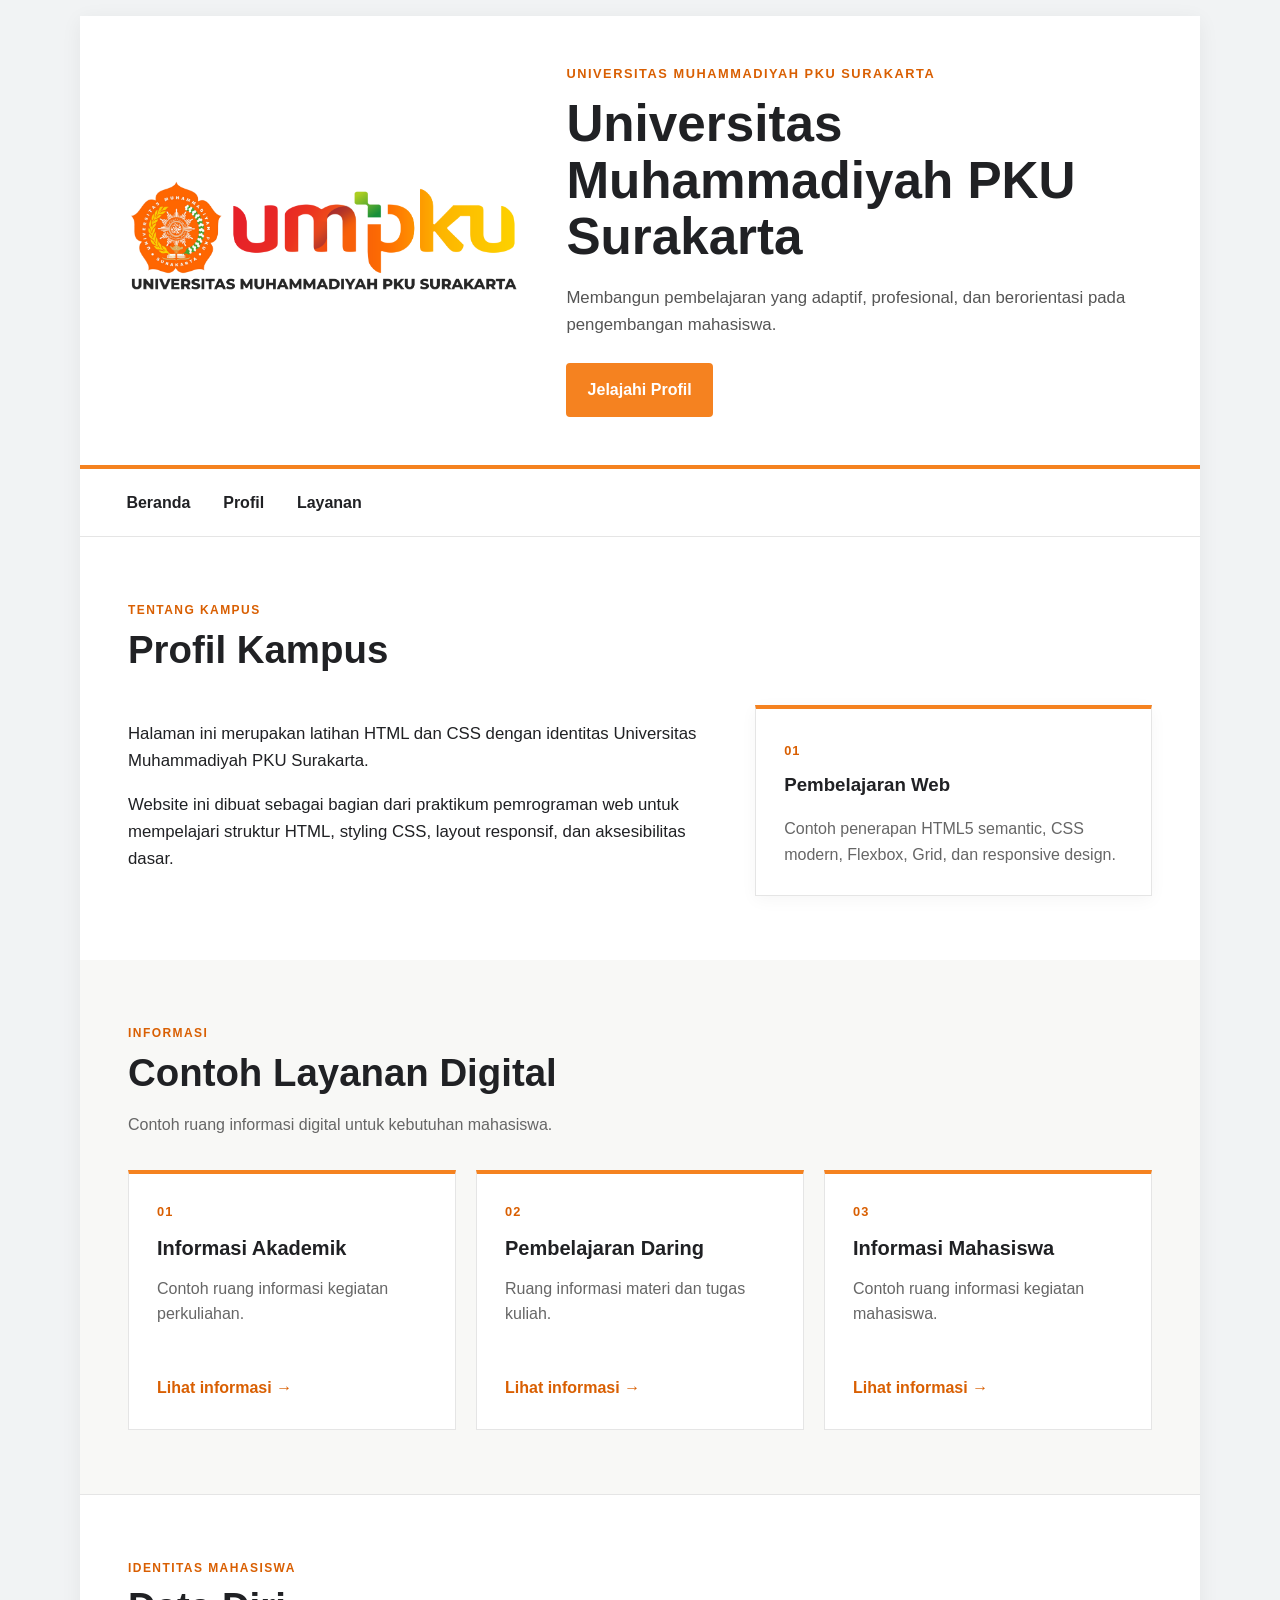
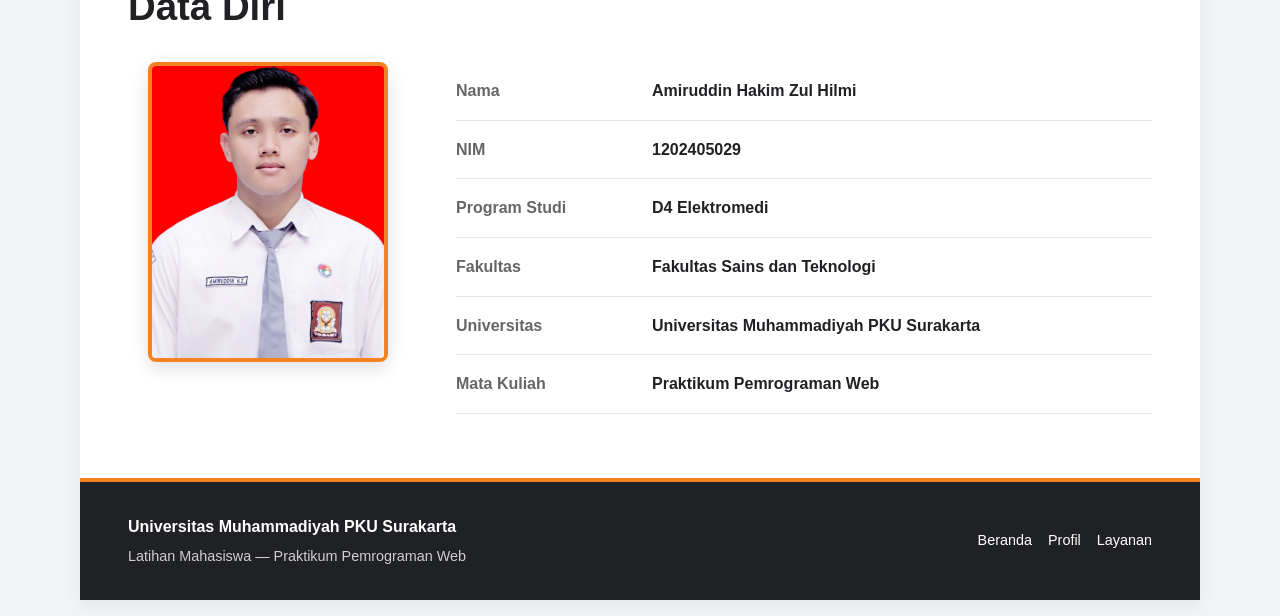
==== index.html @ 6bb71c14 "Menambahkan website UMPKU dan data diri" ====
<!DOCTYPE html>
<html lang="id">

<head>
    <meta charset="UTF-8">

    <meta name="viewport"
          content="width=device-width, initial-scale=1">

    <title>Universitas Muhammadiyah PKU Surakarta</title>

    <link rel="stylesheet" href="style.css">
</head>

<body>

    <!-- Skip link untuk aksesibilitas -->
    <a class="lewati" href="#konten">
        Lewati ke konten
    </a>

    <div class="halaman">

        <!-- HEADER -->
        <header class="header" id="beranda">

            <div class="header-logo">
                <img
                    src="logoumpku.jpg.png"
                    alt="Logo Universitas Muhammadiyah PKU Surakarta">
            </div>

            <div class="header-content">

                <p class="label-kampus">
                    UNIVERSITAS MUHAMMADIYAH PKU SURAKARTA
                </p>

                <h1>
                    Universitas Muhammadiyah PKU Surakarta
                </h1>

                <p class="deskripsi">
                    Membangun pembelajaran yang adaptif,
                    profesional, dan berorientasi pada
                    pengembangan mahasiswa.
                </p>

                <a class="tombol" href="#profil">
                    Jelajahi Profil
                </a>

            </div>

        </header>


        <!-- NAVIGASI -->
        <nav class="menu" aria-label="Navigasi utama">

            <a href="#beranda">Beranda</a>

            <a href="#profil">Profil</a>

            <a href="#layanan">Layanan</a>

        </nav>


        <!-- KONTEN UTAMA -->
        <main id="konten" tabindex="-1">


            <!-- PROFIL -->
            <section id="profil" class="panel">

                <div class="judul-section">

                    <p class="label-section">
                        TENTANG KAMPUS
                    </p>

                    <h2>
                        Profil Kampus
                    </h2>

                </div>

                <div class="profil-grid">

                    <div class="profil-text">

                        <p>
                            Halaman ini merupakan latihan HTML
                            dan CSS dengan identitas Universitas
                            Muhammadiyah PKU Surakarta.
                        </p>

                        <p>
                            Website ini dibuat sebagai bagian dari
                            praktikum pemrograman web untuk mempelajari
                            struktur HTML, styling CSS, layout responsif,
                            dan aksesibilitas dasar.
                        </p>

                    </div>


                    <article class="profil-highlight">

                        <span class="nomor">
                            01
                        </span>

                        <h3>
                            Pembelajaran Web
                        </h3>

                        <p>
                            Contoh penerapan HTML5 semantic,
                            CSS modern, Flexbox, Grid, dan
                            responsive design.
                        </p>

                    </article>

                </div>

            </section>


            <!-- LAYANAN -->
            <section id="layanan" class="panel panel-layanan">

                <div class="judul-section">

                    <p class="label-section">
                        INFORMASI
                    </p>

                    <h2>
                        Contoh Layanan Digital
                    </h2>

                    <p>
                        Contoh ruang informasi digital untuk
                        kebutuhan mahasiswa.
                    </p>

                </div>


                <div class="kartu-grid">


                    <!-- KARTU 1 -->
                    <article class="kartu">

                        <span class="kartu-nomor">
                            01
                        </span>

                        <h3>
                            Informasi Akademik
                        </h3>

                        <p>
                            Contoh ruang informasi kegiatan
                            perkuliahan.
                        </p>

                        <a href="#layanan" class="link-kartu">
                            Lihat informasi
                            <span aria-hidden="true">→</span>
                        </a>

                    </article>


                    <!-- KARTU 2 -->
                    <article class="kartu">

                        <span class="kartu-nomor">
                            02
                        </span>

                        <h3>
                            Pembelajaran Daring
                        </h3>

                        <p>
                            Ruang informasi materi
                            dan tugas kuliah.
                        </p>

                        <a href="#layanan" class="link-kartu">
                            Lihat informasi
                            <span aria-hidden="true">→</span>
                        </a>

                    </article>


                    <!-- KARTU 3 -->
                    <article class="kartu">

                        <span class="kartu-nomor">
                            03
                        </span>

                        <h3>
                            Informasi Mahasiswa
                        </h3>

                        <p>
                            Contoh ruang informasi kegiatan
                            mahasiswa.
                        </p>

                        <a href="#layanan" class="link-kartu">
                            Lihat informasi
                            <span aria-hidden="true">→</span>
                        </a>

                    </article>

                </div>

            </section>

        </main>

        <!-- DATA DIRI -->
        <section id="data-diri" class="data-diri">

            <div class="judul-section">

                <p class="label-section">
                    IDENTITAS MAHASISWA
                </p>

                <h2>
                    Data Diri
                </h2>

            </div>


            <div class="data-diri-grid">

                <!-- FOTO -->
                <div class="foto-mahasiswa">

                    <img
                        src="7_AMIRUDDIN_HAKIM_ZUL_HILMI-removebg.png"
                        alt="Foto mahasiswa">

                </div>


                <!-- INFORMASI -->
                <div class="informasi-mahasiswa">

                    <div class="data-item">
                        <span>Nama</span>
                        <strong>Amiruddin Hakim Zul Hilmi</strong>
                    </div>

                    <div class="data-item">
                        <span>NIM</span>
                        <strong>1202405029</strong>
                    </div>

                    <div class="data-item">
                        <span>Program Studi</span>
                        <strong>D4 Elektromedi</strong>
                    </div>

                    <div class="data-item">
                        <span>Fakultas</span>
                        <strong>Fakultas Sains dan Teknologi</strong>
                    </div>

                    <div class="data-item">
                        <span>Universitas</span>
                        <strong>
                            Universitas Muhammadiyah PKU Surakarta
                        </strong>
                    </div>

                    <div class="data-item">
                        <span>Mata Kuliah</span>
                        <strong>Praktikum Pemrograman Web</strong>
                    </div>

                </div>

            </div>

        </section>

        <!-- FOOTER -->
        <footer class="footer">

            <div>

                <strong>
                    Universitas Muhammadiyah PKU Surakarta
                </strong>

                <p>
                    Latihan Mahasiswa — Praktikum Pemrograman Web
                </p>

            </div>

            <nav class="footer-menu" aria-label="Navigasi footer">

                <a href="#beranda">Beranda</a>

                <a href="#profil">Profil</a>

                <a href="#layanan">Layanan</a>

            </nav>

        </footer>

    </div>

</body>

</html>
---- style.css ----
/* =========================================
   1. RESET / DASAR
   ========================================= */

* {
    box-sizing: border-box;
}

html {
    scroll-behavior: smooth;
    scroll-padding-top: 80px;
}

body {
    margin: 0;
    font-family: Arial, Helvetica, sans-serif;
    line-height: 1.6;
    color: #202124;
    background: #f1f3f4;
}


/* =========================================
   2. VARIABEL WARNA
   ========================================= */

:root {
    --primary: #F58220;
    --primary-dark: #D95F02;
    --accent: #F9B700;

    --dark: #202124;
    --white: #FFFFFF;
    --off-white: #F8F8F6;
    --light: #F1F3F4;
    --border: #E5E5E5;

    --max-width: 1120px;
}


/* =========================================
   3. HALAMAN
   ========================================= */

.halaman {
    width: min(100% - 2rem, var(--max-width));
    margin: 1rem auto;
    background: var(--white);
    box-shadow: 0 4px 20px rgba(0, 0, 0, 0.06);
}


/* =========================================
   4. HEADER / HERO
   ========================================= */

.header {
    display: grid;
    grid-template-columns: 0.8fr 1.2fr;
    align-items: center;
    gap: 3rem;

    padding: 3rem;

    background: var(--white);
    border-bottom: 4px solid var(--primary);
}


/* Logo */

.header-logo {
    display: flex;
    align-items: center;
    justify-content: center;
}

.header-logo img {
    display: block;
    width: min(100%, 390px);
    height: auto;
}


/* Isi header */

.header-content {
    max-width: 650px;
}

.label-kampus {
    margin: 0 0 0.75rem;

    color: var(--primary-dark);

    font-size: 0.8rem;
    font-weight: 700;
    letter-spacing: 0.12em;
}

.header h1 {
    margin: 0 0 1.25rem;

    color: var(--dark);

    font-size: clamp(2rem, 4vw, 3.5rem);
    line-height: 1.1;
}

.deskripsi {
    max-width: 600px;
    margin: 0 0 1.5rem;

    color: #555;
    font-size: 1.05rem;
}


/* Tombol */

.tombol {
    display: inline-block;

    padding: 0.75rem 1.2rem;

    color: var(--white);
    background: var(--primary);

    border: 2px solid var(--primary);
    border-radius: 4px;

    font-weight: 700;
    text-decoration: none;

    transition: 0.2s ease;
}

.tombol:hover {
    background: var(--primary-dark);
    border-color: var(--primary-dark);
}


/* =========================================
   5. NAVIGASI
   ========================================= */

.menu {
    position: sticky;
    top: 0;
    z-index: 5;

    display: flex;
    flex-wrap: wrap;
    gap: 0.25rem;

    padding: 0.75rem 2rem;

    background: var(--white);
    border-bottom: 1px solid var(--border);
}

.menu a {
    display: block;

    padding: 0.55rem 0.9rem;

    color: var(--dark);

    border-radius: 4px;

    font-weight: 600;
    text-decoration: none;

    transition: 0.2s ease;
}

.menu a:hover {
    color: var(--white);
    background: var(--primary);
}


/* =========================================
   6. MAIN / SECTION
   ========================================= */

main {
    padding: 0;
}

.panel {
    padding: 4rem 3rem;
}

.panel-layanan {
    background: var(--off-white);
}

.judul-section {
    max-width: 700px;
    margin-bottom: 2rem;
}

.label-section {
    margin: 0 0 0.4rem;

    color: var(--primary-dark);

    font-size: 0.75rem;
    font-weight: 700;
    letter-spacing: 0.12em;
}

.judul-section h2 {
    margin: 0 0 0.75rem;

    color: var(--dark);

    font-size: clamp(1.8rem, 3vw, 2.5rem);
    line-height: 1.2;
}

.judul-section > p:last-child {
    color: #666;
}


/* =========================================
   7. PROFIL
   ========================================= */

.profil-grid {
    display: grid;
    grid-template-columns: 1.5fr 1fr;
    gap: 2rem;
    align-items: start;
}

.profil-text {
    font-size: 1.05rem;
}

.profil-highlight {
    padding: 1.75rem;

    background: var(--white);
    border: 1px solid var(--border);
    border-top: 4px solid var(--primary);

    box-shadow: 0 4px 16px rgba(0, 0, 0, 0.04);
}

.profil-highlight h3 {
    margin: 0.5rem 0;

    color: var(--dark);
}

.profil-highlight p {
    margin-bottom: 0;
    color: #666;
}

.nomor,
.kartu-nomor {
    color: var(--primary-dark);

    font-size: 0.8rem;
    font-weight: 700;
    letter-spacing: 0.08em;
}


/* =========================================
   8. CARD / GRID
   ========================================= */

.kartu-grid {
    display: grid;

    grid-template-columns: repeat(3, minmax(0, 1fr));

    gap: 1.25rem;
}

.kartu {
    display: flex;
    flex-direction: column;

    min-height: 260px;

    padding: 1.75rem;

    background: var(--white);

    border: 1px solid var(--border);
    border-top: 4px solid var(--primary);

    transition:
        transform 0.2s ease,
        box-shadow 0.2s ease,
        border-color 0.2s ease;
}

.kartu:hover {
    transform: translateY(-3px);

    border-color: var(--primary);

    box-shadow: 0 8px 22px rgba(0, 0, 0, 0.08);
}

.kartu h3 {
    margin: 0.6rem 0 0.75rem;

    color: var(--dark);

    font-size: 1.25rem;
}

.kartu p {
    margin-top: 0;

    color: #666;
}

.link-kartu {
    margin-top: auto;

    color: var(--primary-dark);

    font-weight: 700;
    text-decoration: none;
}

.link-kartu:hover {
    color: var(--primary);
}


/* =========================================
   9. FOOTER
   ========================================= */

.footer {
    display: flex;
    justify-content: space-between;
    align-items: center;
    gap: 2rem;

    padding: 2rem 3rem;

    color: var(--white);
    background: var(--dark);

    border-top: 4px solid var(--primary);
}

.footer strong {
    font-size: 1rem;
}

.footer p {
    margin: 0.35rem 0 0;

    color: #cfcfcf;
    font-size: 0.9rem;
}

.footer-menu {
    display: flex;
    flex-wrap: wrap;
    gap: 1rem;
}

.footer-menu a {
    color: var(--white);

    font-size: 0.9rem;
    text-decoration: none;
}

.footer-menu a:hover {
    color: var(--accent);
}


/* =========================================
   10. ACCESSIBILITY / FOCUS
   ========================================= */

a:focus-visible {
    outline: 3px solid var(--accent);
    outline-offset: 3px;
}


/* Skip link */

.lewati {
    position: absolute;

    left: -10000px;
    top: auto;

    padding: 0.75rem 1rem;

    color: var(--dark);
    background: var(--white);

    border: 2px solid var(--primary);

    font-weight: 700;
}

.lewati:focus {
    left: 1rem;
    top: 1rem;

    z-index: 100;
}


/* =========================================
   11. RESPONSIVE TABLET
   ========================================= */

@media (max-width: 900px) {

    .header {
        grid-template-columns: 1fr;

        text-align: center;
    }

    .header-content {
        margin: 0 auto;
    }

    .profil-grid {
        grid-template-columns: 1fr;
    }

    .kartu-grid {
        grid-template-columns: repeat(2, minmax(0, 1fr));
    }

    .footer {
        align-items: flex-start;
        flex-direction: column;
    }
}


/* =========================================
   12. RESPONSIVE MOBILE
   ========================================= */

@media (max-width: 600px) {

    .halaman {
        width: 100%;
        margin: 0;
    }

    .header {
        gap: 1.5rem;

        padding: 2rem 1.25rem;
    }

    .header-logo img {
        width: min(100%, 300px);
    }

    .header h1 {
        font-size: 2rem;
    }

    .deskripsi {
        font-size: 1rem;
    }

    .menu {
        padding: 0.65rem 1rem;
    }

    .menu a {
        flex: 1 1 auto;

        text-align: center;
    }

    .panel {
        padding: 2.5rem 1.25rem;
    }

    .kartu-grid {
        grid-template-columns: 1fr;
    }

    .kartu {
        min-height: auto;
    }

    .footer {
        padding: 1.5rem 1.25rem;
    }

    .footer-menu {
        gap: 0.75rem;
    }
}


/* =========================================
   13. LAYAR SANGAT KECIL
   ========================================= */

@media (max-width: 375px) {

    .header h1 {
        font-size: 1.75rem;
    }

    .label-kampus {
        font-size: 0.7rem;
    }

    .menu a {
        padding: 0.5rem;
        font-size: 0.9rem;
    }
}

/* =========================================
   DATA DIRI MAHASISWA
   ========================================= */

.data-diri {
    padding: 4rem 3rem;

    background: #ffffff;

    border-top: 1px solid var(--border);
}


.data-diri-grid {
    display: grid;

    grid-template-columns: 280px 1fr;

    gap: 3rem;

    align-items: start;
}


/* FOTO MAHASISWA */

.foto-mahasiswa {
    display: flex;

    justify-content: center;
    align-items: center;
}


.foto-mahasiswa img {
    display: block;

    width: 240px;
    height: 300px;

    object-fit: cover;

    border: 4px solid var(--primary);

    border-radius: 8px;

    box-shadow: 0 6px 18px rgba(0, 0, 0, 0.12);
}


/* INFORMASI DATA DIRI */

.informasi-mahasiswa {
    display: flex;

    flex-direction: column;

    gap: 0;
}


.data-item {
    display: grid;

    grid-template-columns: 180px 1fr;

    gap: 1rem;

    padding: 1rem 0;

    border-bottom: 1px solid var(--border);
}


.data-item span {
    color: #666;

    font-weight: 600;
}


.data-item strong {
    color: var(--dark);
}


/* RESPONSIVE DATA DIRI */

@media (max-width: 900px) {

    .data-diri-grid {
        grid-template-columns: 1fr;

        text-align: center;
    }

    .informasi-mahasiswa {
        text-align: left;
    }

    .foto-mahasiswa img {
        width: 220px;
        height: 280px;
    }
}


@media (max-width: 600px) {

    .data-diri {
        padding: 2.5rem 1.25rem;
    }

    .data-item {
        grid-template-columns: 1fr;

        gap: 0.25rem;
    }

    .foto-mahasiswa img {
        width: 200px;
        height: 250px;
    }
}
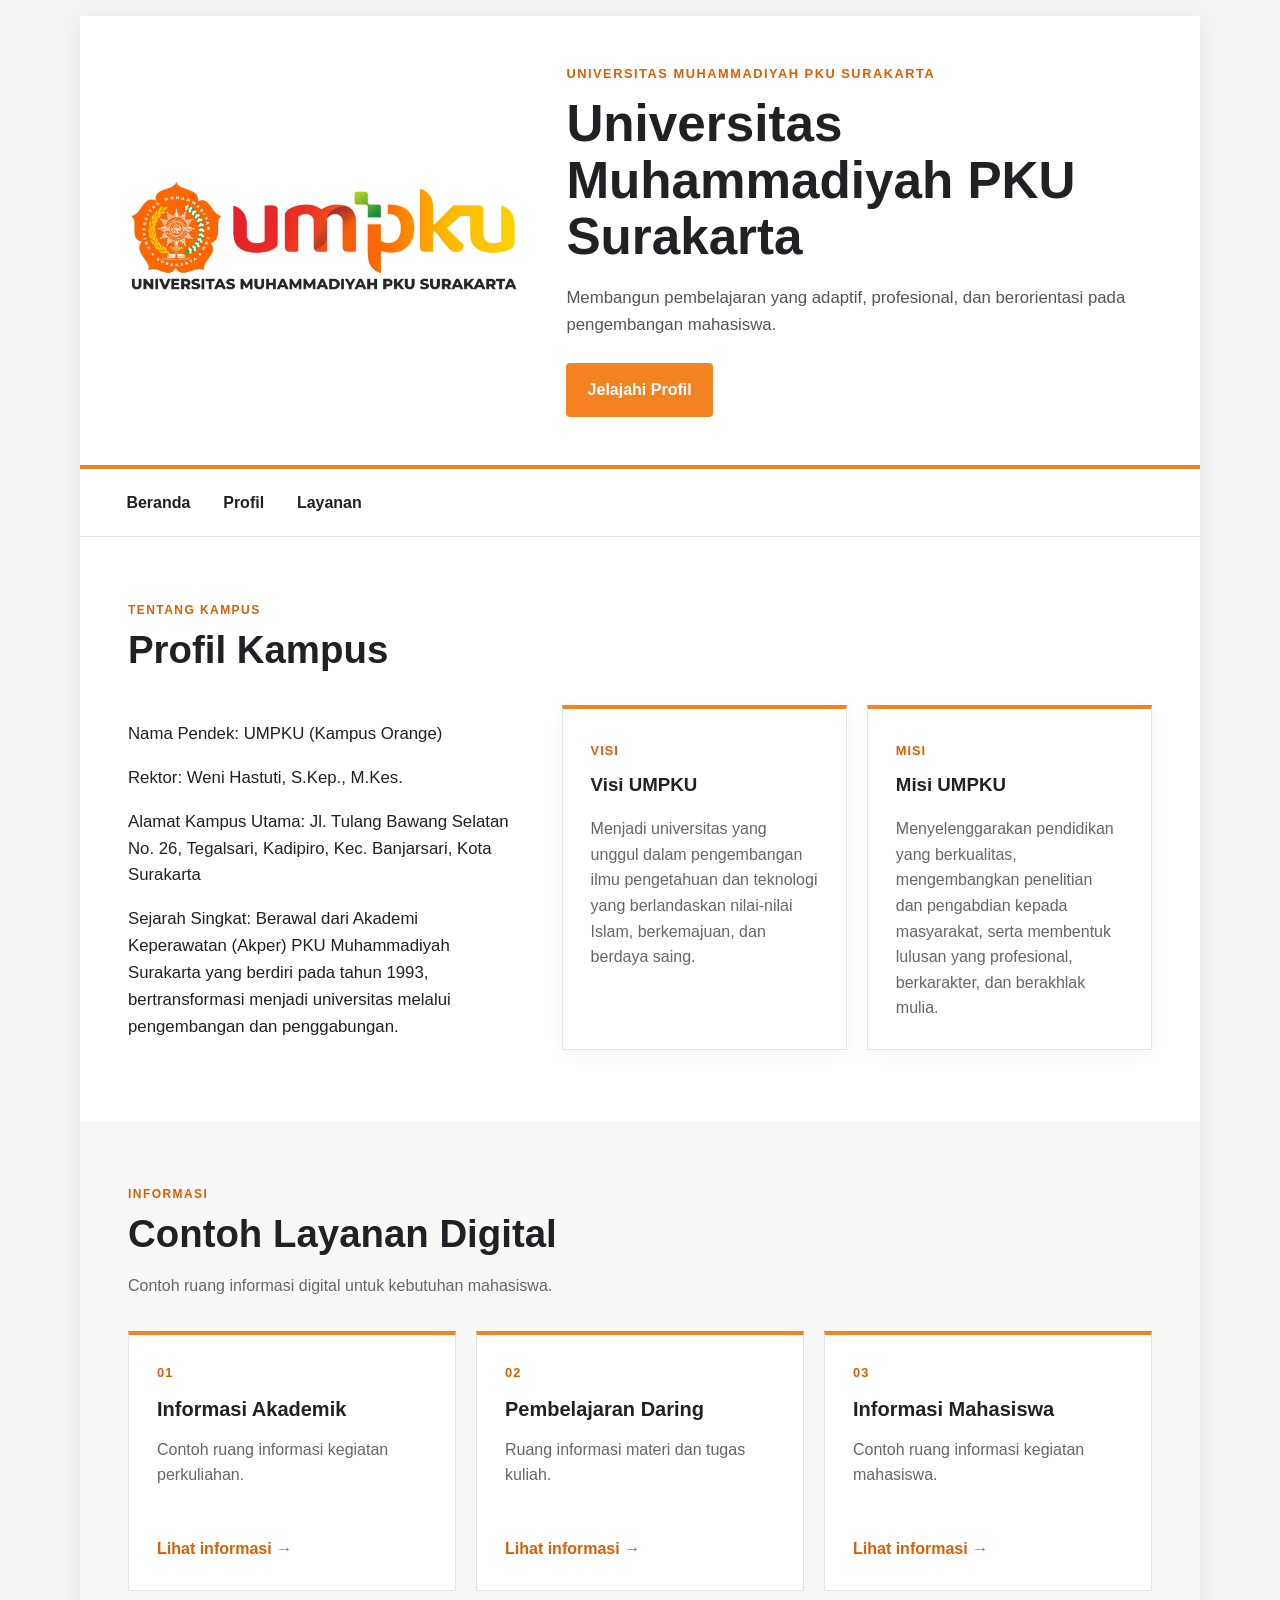
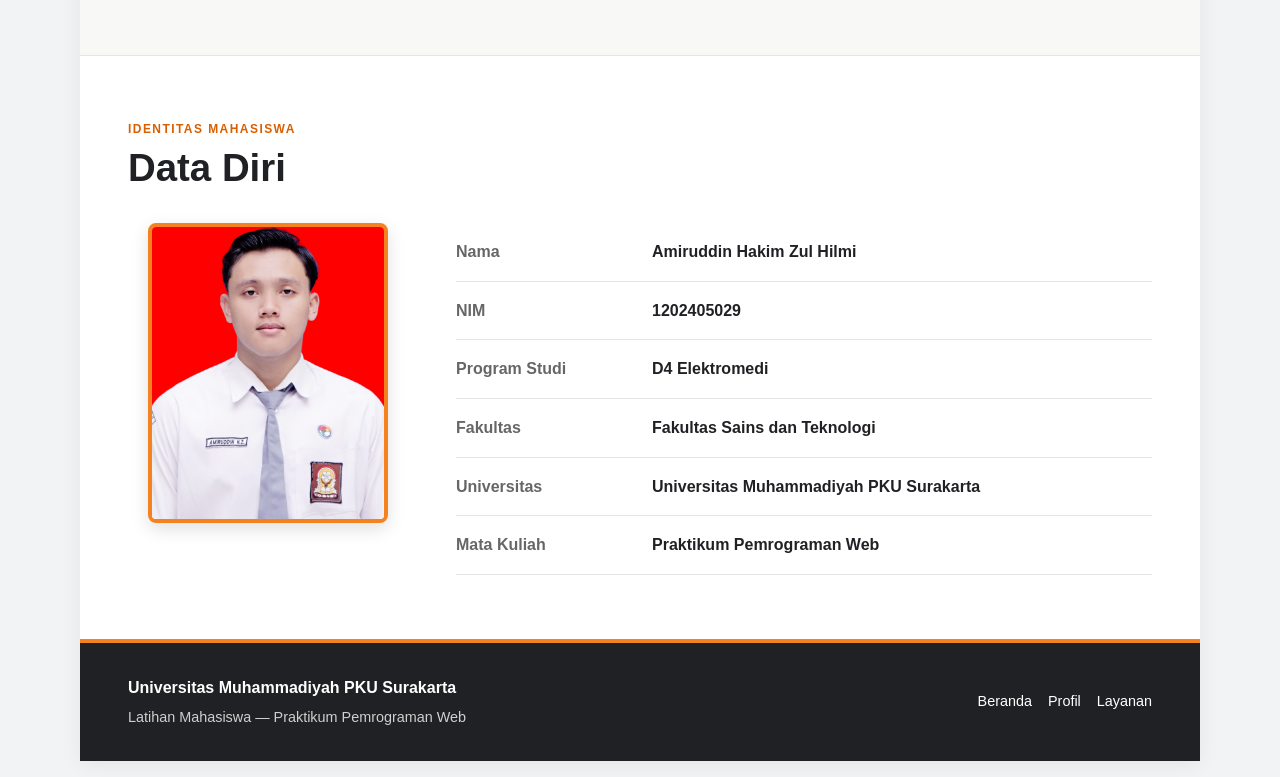
==== commit 044931fc: "Merapikan bagian profil visi dan misi" ====
--- a/index.html
+++ b/index.html
@@ -90,39 +90,59 @@
 
                     <div class="profil-text">
 
-                        <p>
-                            Halaman ini merupakan latihan HTML
-                            dan CSS dengan identitas Universitas
-                            Muhammadiyah PKU Surakarta.
+                        <p></p> Nama Pendek: UMPKU (Kampus Orange)
+                         <p></p>Rektor: Weni Hastuti, S.Kep., M.Kes.
+                         <p></p>Alamat Kampus Utama: Jl. Tulang Bawang Selatan No. 26, Tegalsari, Kadipiro, Kec. Banjarsari, Kota Surakarta
+                         <p></p>Sejarah Singkat: Berawal dari Akademi Keperawatan (Akper) PKU Muhammadiyah Surakarta yang berdiri pada tahun 1993, bertransformasi menjadi universitas melalui pengembangan dan penggabungan.
                         </p>
 
-                        <p>
-                            Website ini dibuat sebagai bagian dari
-                            praktikum pemrograman web untuk mempelajari
-                            struktur HTML, styling CSS, layout responsif,
-                            dan aksesibilitas dasar.
-                        </p>
-
-                    </div>
-
-
-                    <article class="profil-highlight">
-
-                        <span class="nomor">
-                            01
-                        </span>
-
-                        <h3>
-                            Pembelajaran Web
-                        </h3>
-
-                        <p>
-                            Contoh penerapan HTML5 semantic,
-                            CSS modern, Flexbox, Grid, dan
-                            responsive design.
-                        </p>
-
-                    </article>
+                    </div>
+
+
+<div class="visi-misi">
+
+    <!-- VISI -->
+    <article class="profil-highlight">
+
+        <span class="nomor">
+            VISI
+        </span>
+
+        <h3>
+            Visi UMPKU
+        </h3>
+
+        <p>
+            Menjadi universitas yang unggul dalam
+            pengembangan ilmu pengetahuan dan teknologi
+            yang berlandaskan nilai-nilai Islam,
+            berkemajuan, dan berdaya saing.
+        </p>
+
+    </article>
+
+
+    <!-- MISI -->
+    <article class="profil-highlight">
+
+        <span class="nomor">
+            MISI
+        </span>
+
+        <h3>
+            Misi UMPKU
+        </h3>
+
+        <p>
+            Menyelenggarakan pendidikan yang berkualitas,
+            mengembangkan penelitian dan pengabdian kepada
+            masyarakat, serta membentuk lulusan yang
+            profesional, berkarakter, dan berakhlak mulia.
+        </p>
+
+    </article>
+
+</div>
 
                 </div>
 
--- a/style.css
+++ b/style.css
@@ -233,8 +233,8 @@
 
 .profil-grid {
     display: grid;
-    grid-template-columns: 1.5fr 1fr;
-    gap: 2rem;
+    grid-template-columns: 0.8fr 1.2fr;
+    gap: 40px;
     align-items: start;
 }
 
@@ -658,4 +658,22 @@
         width: 200px;
         height: 250px;
     }
+}
+.visi-misi {
+    display: grid;
+    grid-template-columns: 1fr 1fr;
+    gap: 20px;
+    width: 100%;
+    align-items: stretch;
+}
+.profil .judul-section {
+    margin-bottom: 25px;
+}
+
+.profil-highlight {
+    min-height: 0;
+}
+
+.profil-highlight p {
+    line-height: 1.6;
 }
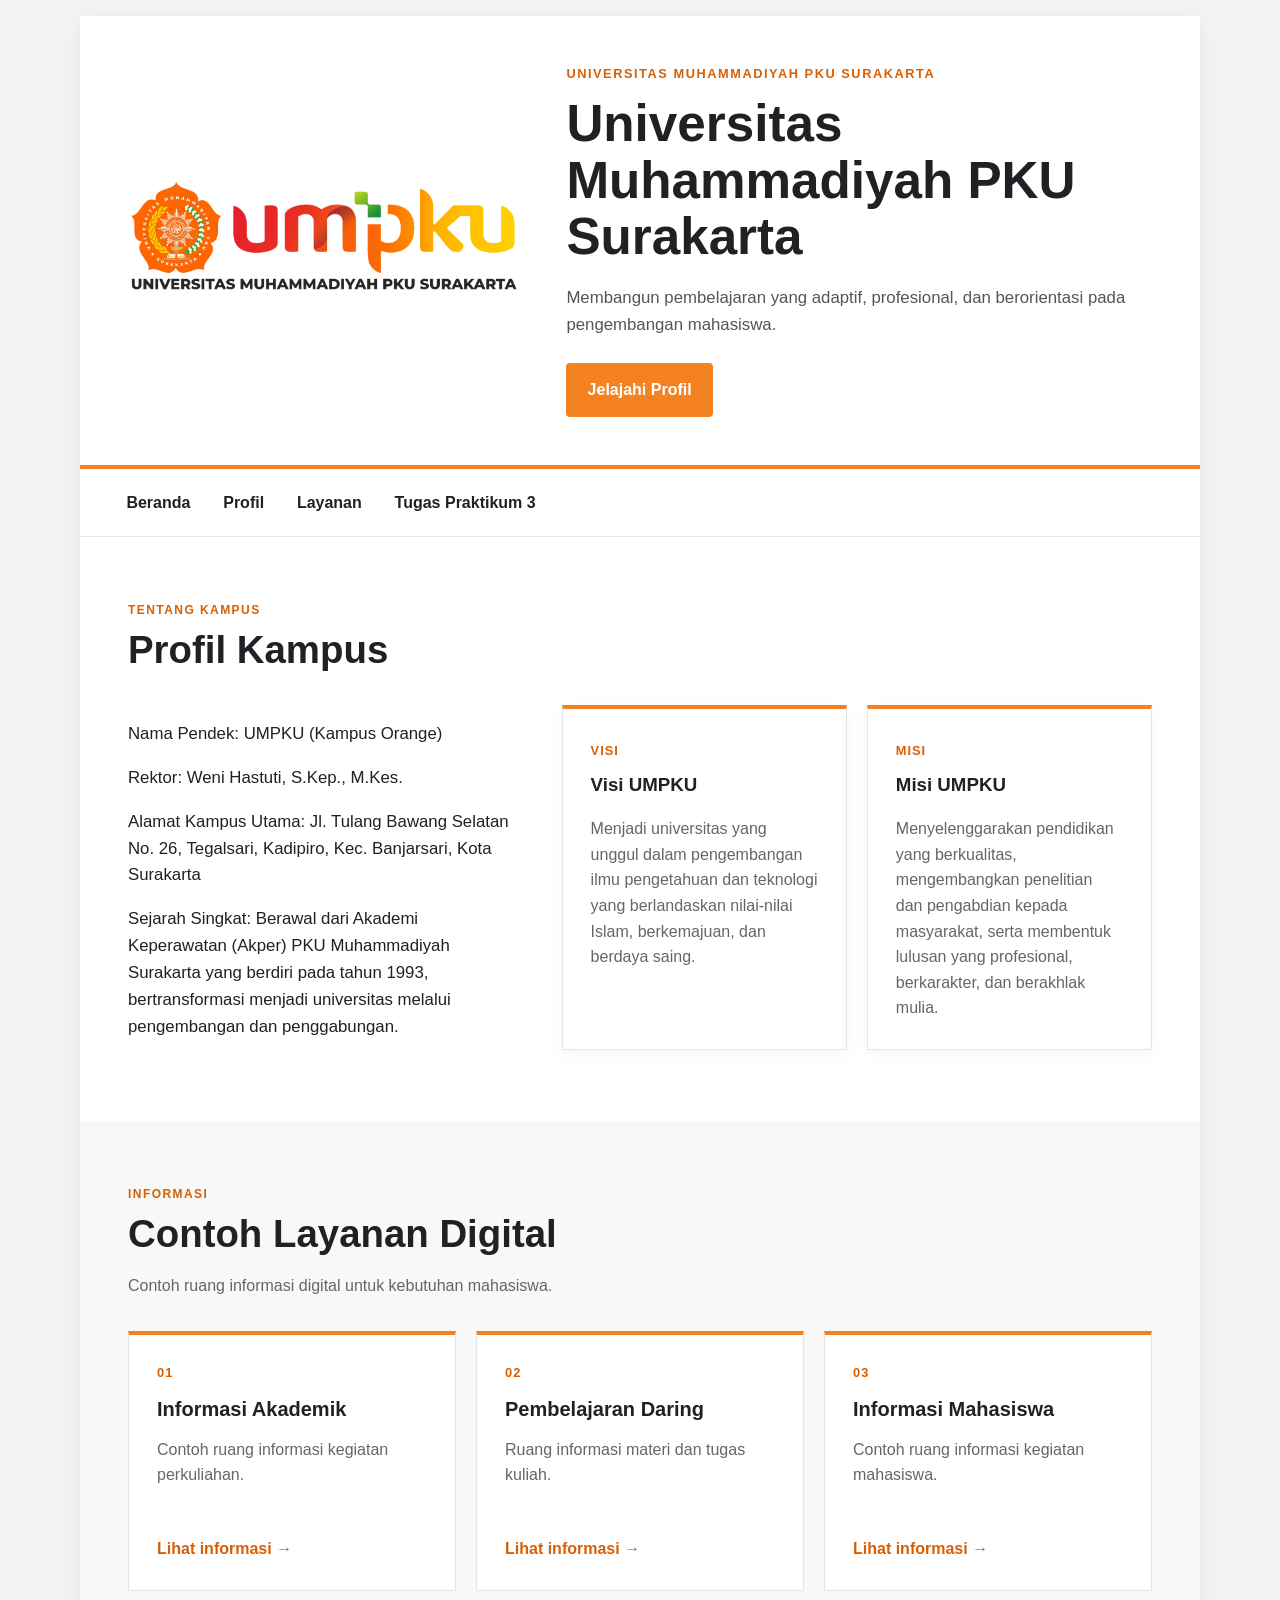
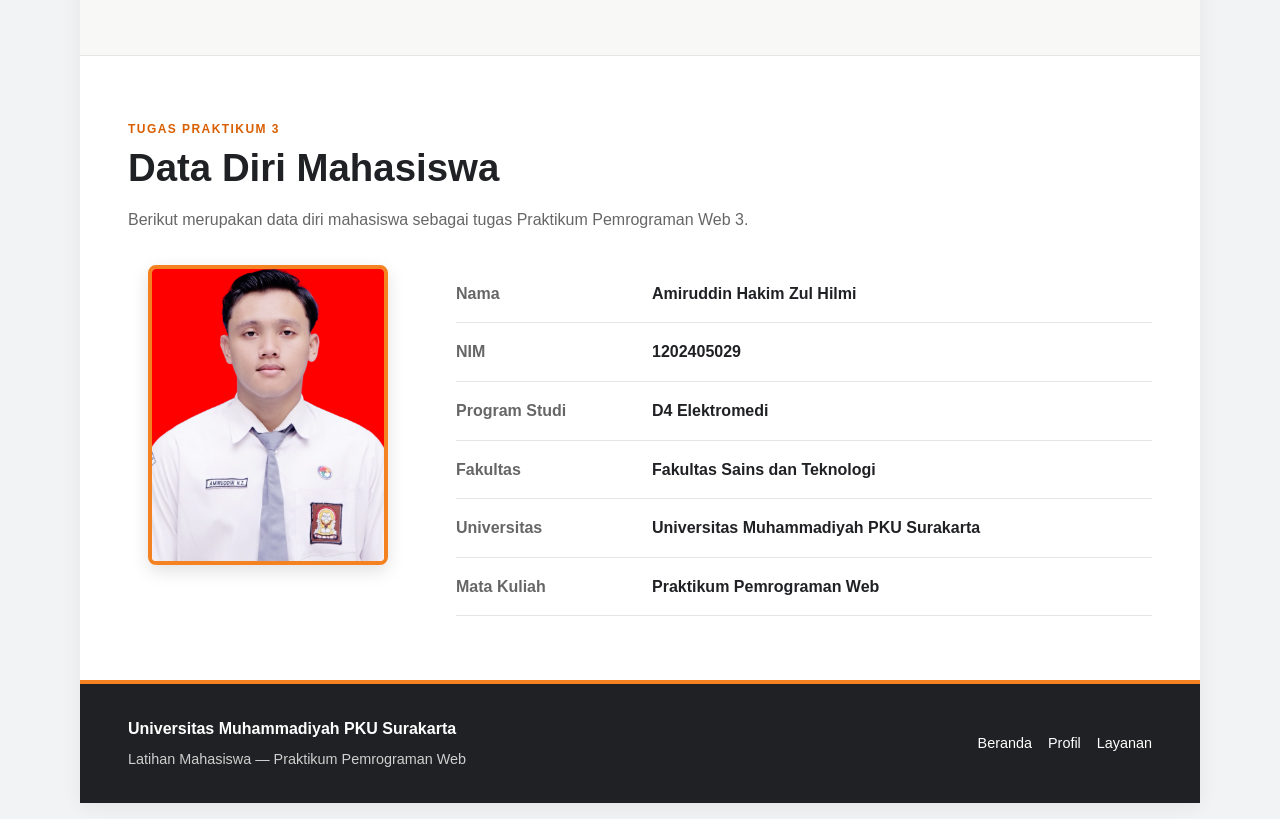
==== commit 4a335881: "Menjadikan data diri sebagai Tugas Praktikum 3" ====
--- a/index.html
+++ b/index.html
@@ -56,17 +56,17 @@
 
 
         <!-- NAVIGASI -->
-        <nav class="menu" aria-label="Navigasi utama">
-
-            <a href="#beranda">Beranda</a>
-
-            <a href="#profil">Profil</a>
-
-            <a href="#layanan">Layanan</a>
-
-        </nav>
-
-
+<nav class="menu" aria-label="Navigasi utama">
+
+    <a href="#beranda">Beranda</a>
+
+    <a href="#profil">Profil</a>
+
+    <a href="#layanan">Layanan</a>
+
+    <a href="#data-diri">Tugas Praktikum 3</a>
+
+</nav>
         <!-- KONTEN UTAMA -->
         <main id="konten" tabindex="-1">
 
@@ -250,74 +250,87 @@
 
         </main>
 
-        <!-- DATA DIRI -->
-        <section id="data-diri" class="data-diri">
-
-            <div class="judul-section">
-
-                <p class="label-section">
-                    IDENTITAS MAHASISWA
-                </p>
-
-                <h2>
-                    Data Diri
-                </h2>
-
-            </div>
-
-
-            <div class="data-diri-grid">
-
-                <!-- FOTO -->
-                <div class="foto-mahasiswa">
-
-                    <img
-                        src="7_AMIRUDDIN_HAKIM_ZUL_HILMI-removebg.png"
-                        alt="Foto mahasiswa">
-
-                </div>
-
-
-                <!-- INFORMASI -->
-                <div class="informasi-mahasiswa">
-
-                    <div class="data-item">
-                        <span>Nama</span>
-                        <strong>Amiruddin Hakim Zul Hilmi</strong>
-                    </div>
-
-                    <div class="data-item">
-                        <span>NIM</span>
-                        <strong>1202405029</strong>
-                    </div>
-
-                    <div class="data-item">
-                        <span>Program Studi</span>
-                        <strong>D4 Elektromedi</strong>
-                    </div>
-
-                    <div class="data-item">
-                        <span>Fakultas</span>
-                        <strong>Fakultas Sains dan Teknologi</strong>
-                    </div>
-
-                    <div class="data-item">
-                        <span>Universitas</span>
-                        <strong>
-                            Universitas Muhammadiyah PKU Surakarta
-                        </strong>
-                    </div>
-
-                    <div class="data-item">
-                        <span>Mata Kuliah</span>
-                        <strong>Praktikum Pemrograman Web</strong>
-                    </div>
-
-                </div>
-
-            </div>
-
-        </section>
+       <!-- TUGAS PRAKTIKUM 3 - DATA DIRI -->
+<section id="data-diri" class="data-diri">
+
+    <div class="judul-section">
+
+        <p class="label-section">
+            TUGAS PRAKTIKUM 3
+        </p>
+
+        <h2>
+            Data Diri Mahasiswa
+        </h2>
+
+        <p>
+            Berikut merupakan data diri mahasiswa sebagai
+            tugas Praktikum Pemrograman Web 3.
+        </p>
+
+    </div>
+
+    <div class="data-diri-grid">
+
+        <!-- FOTO MAHASISWA -->
+        <div class="foto-mahasiswa">
+
+            <img
+                src="7_AMIRUDDIN_HAKIM_ZUL_HILMI-removebg.png"
+                alt="Foto Amiruddin Hakim Zul Hilmi">
+
+        </div>
+
+        <!-- DATA MAHASISWA -->
+        <div class="informasi-mahasiswa">
+
+            <div class="data-item">
+                <span>Nama</span>
+                <strong>
+                    Amiruddin Hakim Zul Hilmi
+                </strong>
+            </div>
+
+            <div class="data-item">
+                <span>NIM</span>
+                <strong>
+                    1202405029
+                </strong>
+            </div>
+
+            <div class="data-item">
+                <span>Program Studi</span>
+                <strong>
+                    D4 Elektromedi
+                </strong>
+            </div>
+
+            <div class="data-item">
+                <span>Fakultas</span>
+                <strong>
+                    Fakultas Sains dan Teknologi
+                </strong>
+            </div>
+
+            <div class="data-item">
+                <span>Universitas</span>
+                <strong>
+                    Universitas Muhammadiyah PKU Surakarta
+                </strong>
+            </div>
+
+            <div class="data-item">
+                <span>Mata Kuliah</span>
+                <strong>
+                    Praktikum Pemrograman Web
+                </strong>
+            </div>
+
+        </div>
+
+    </div>
+
+</section>
 
         <!-- FOOTER -->
         <footer class="footer">
